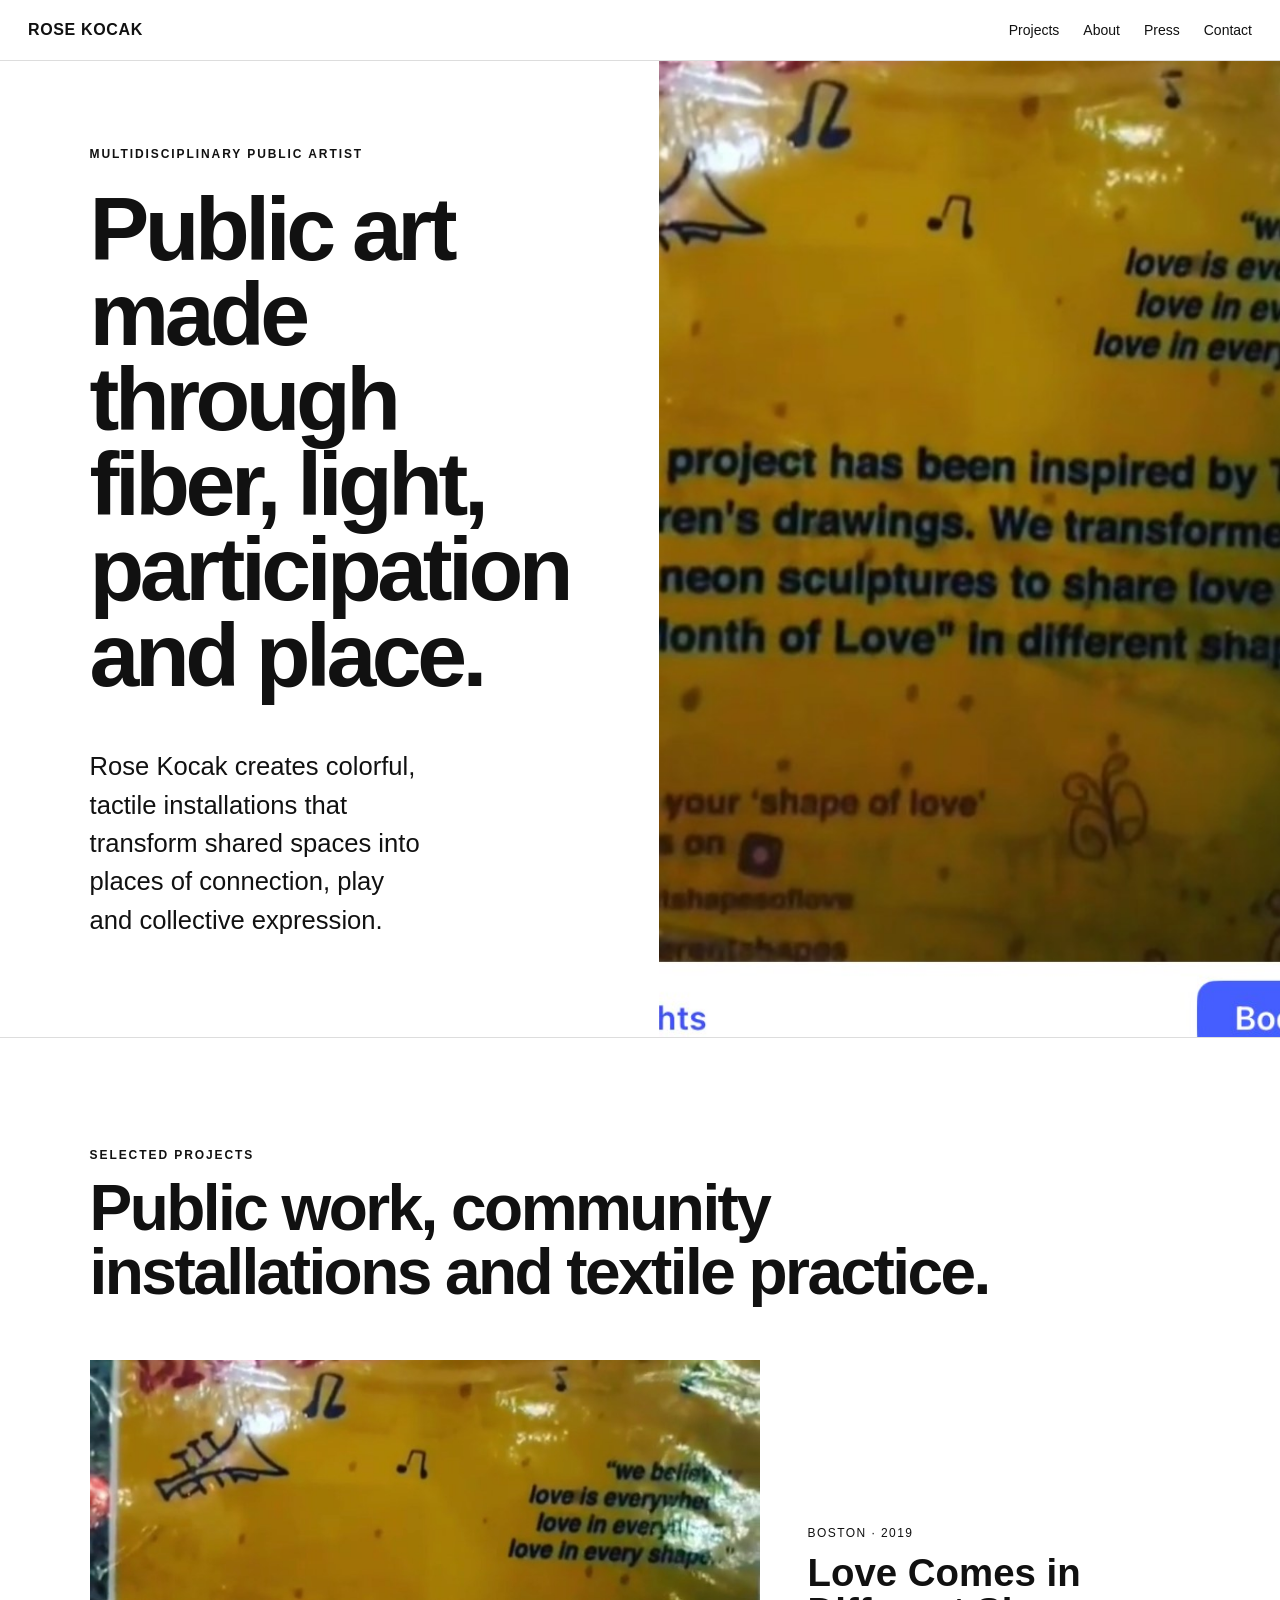
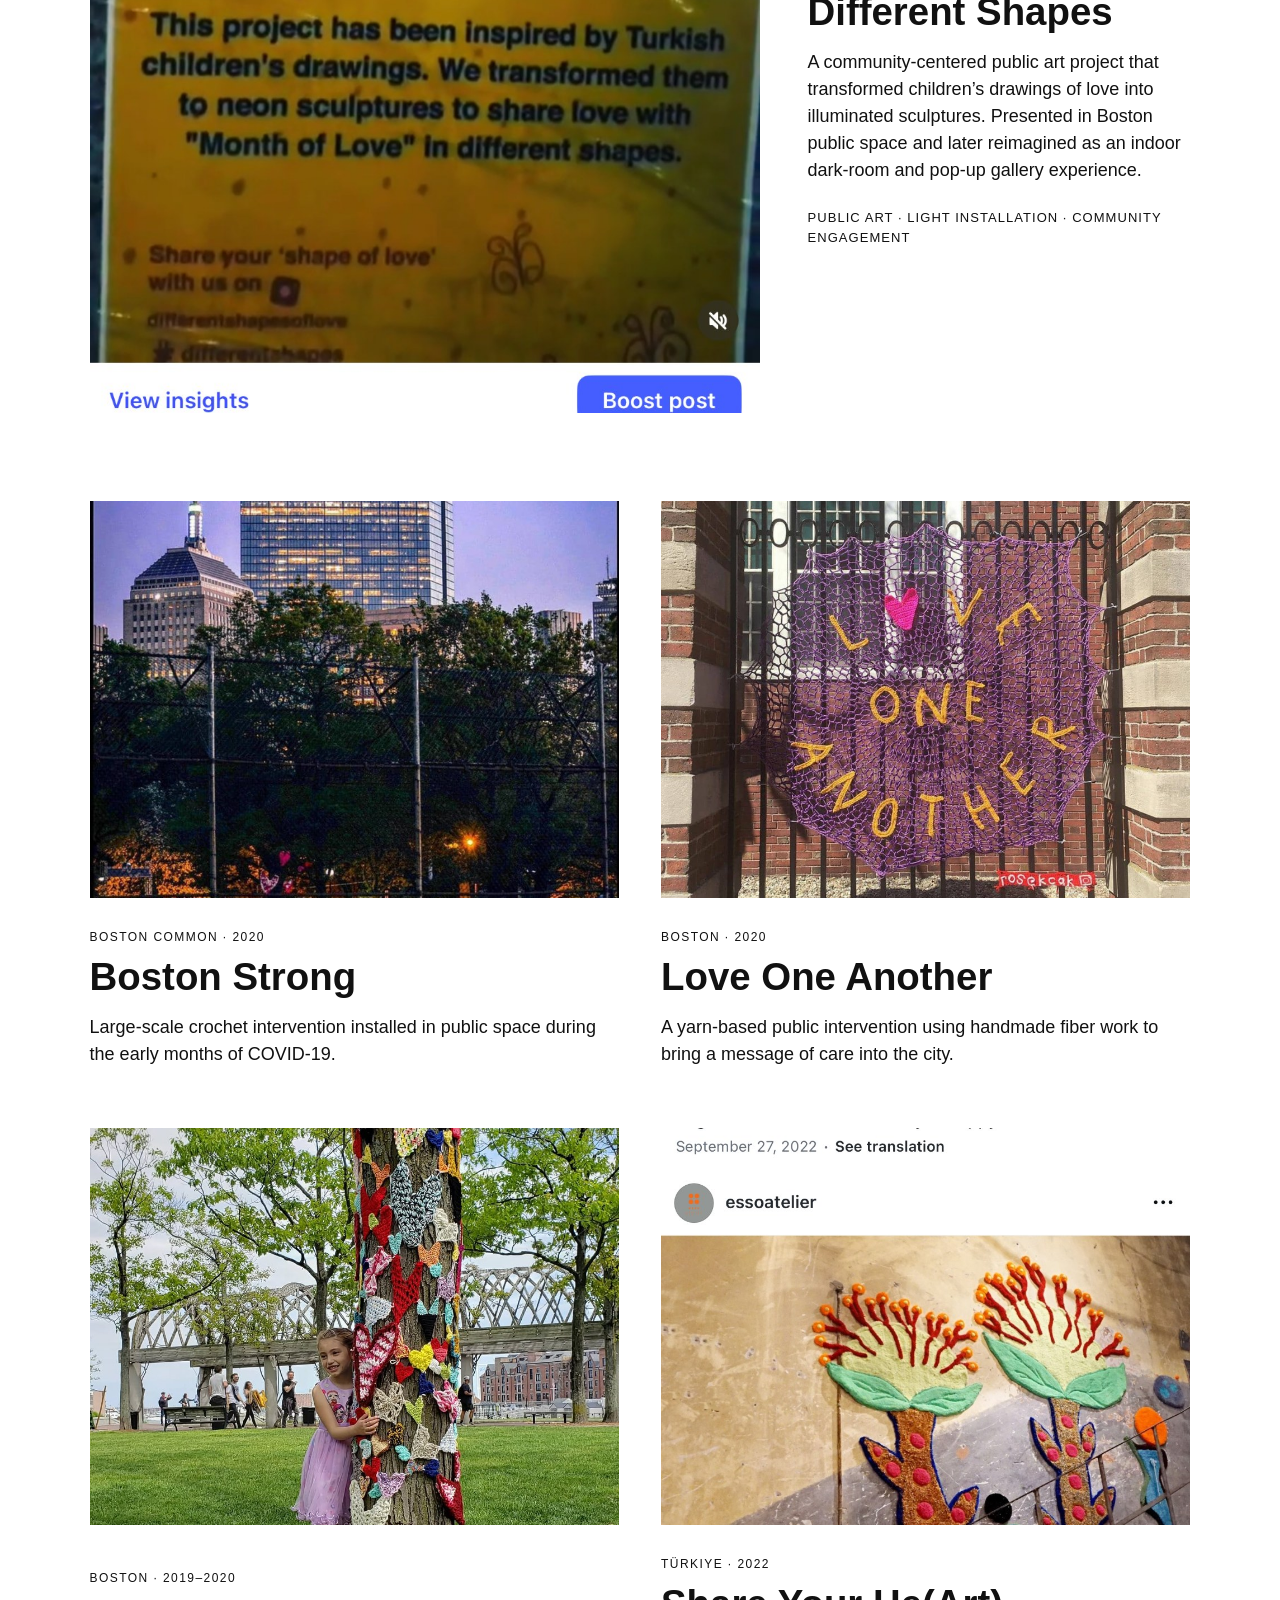
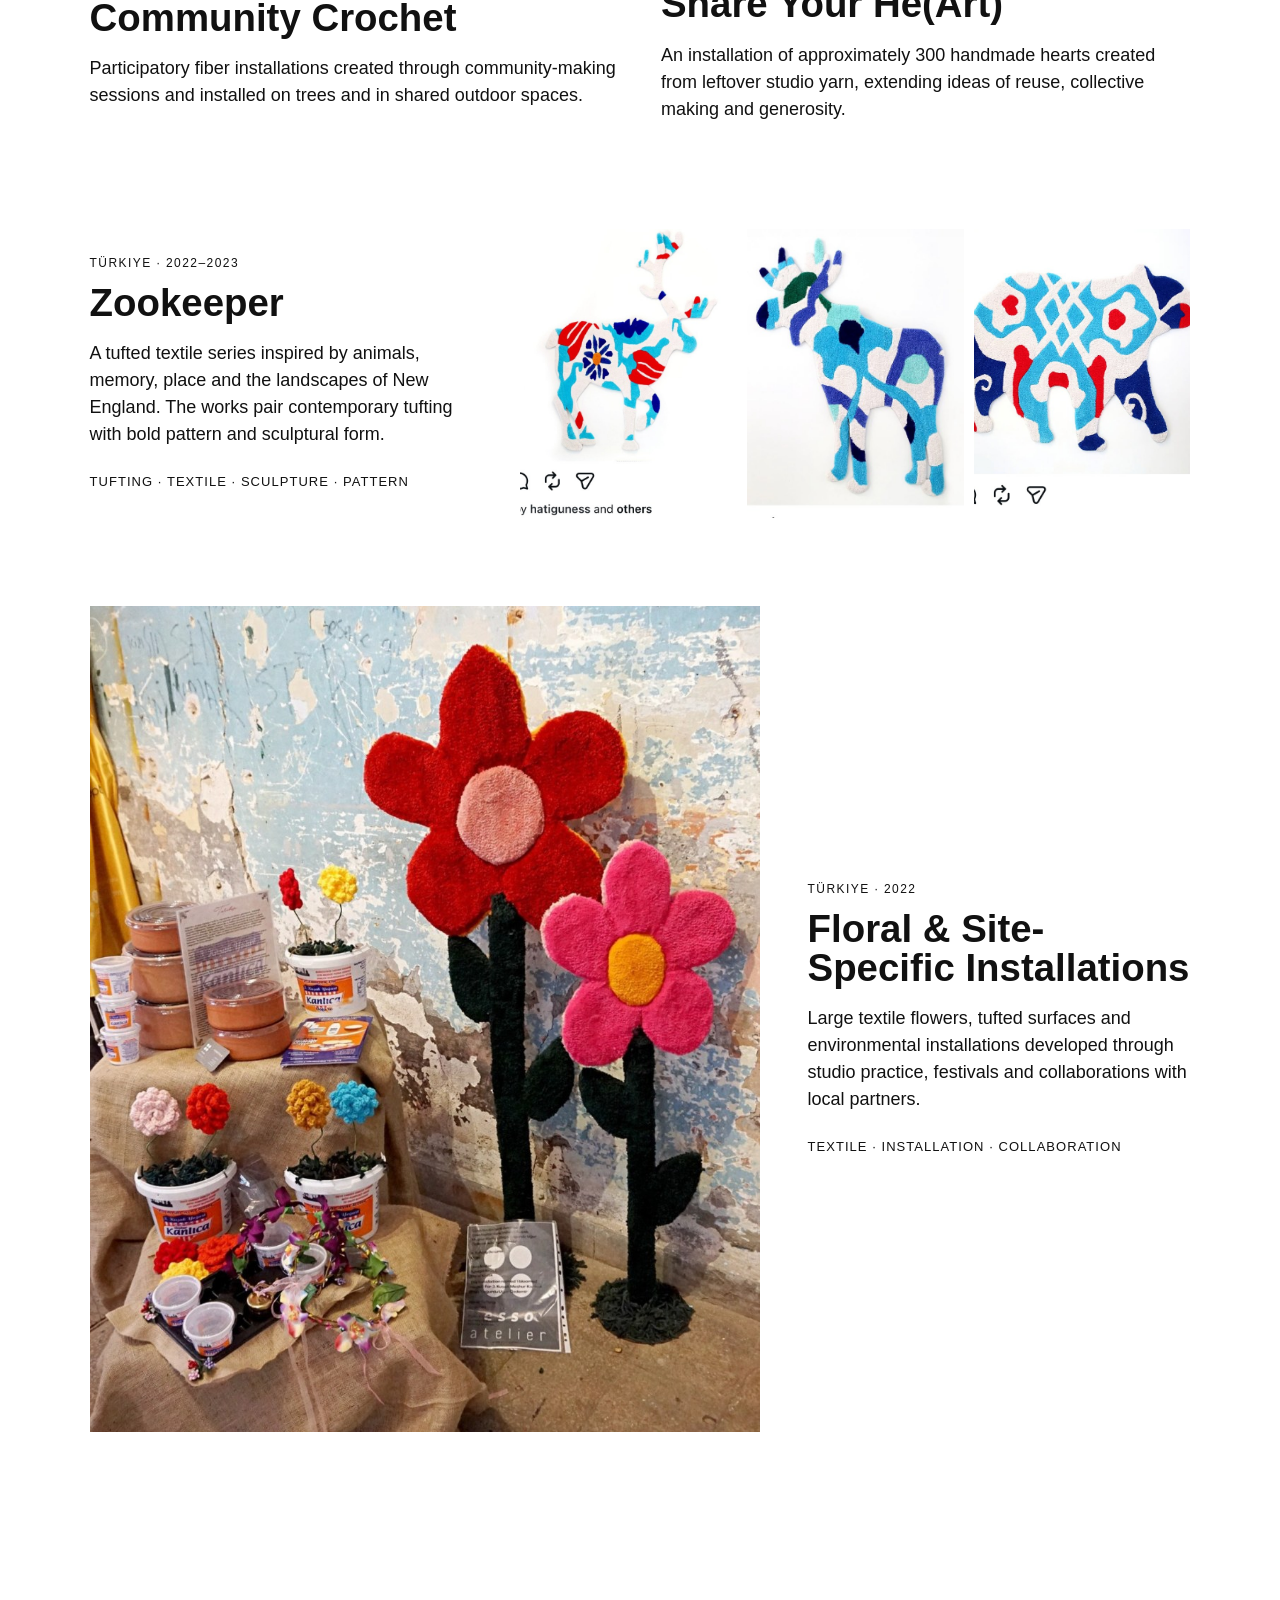
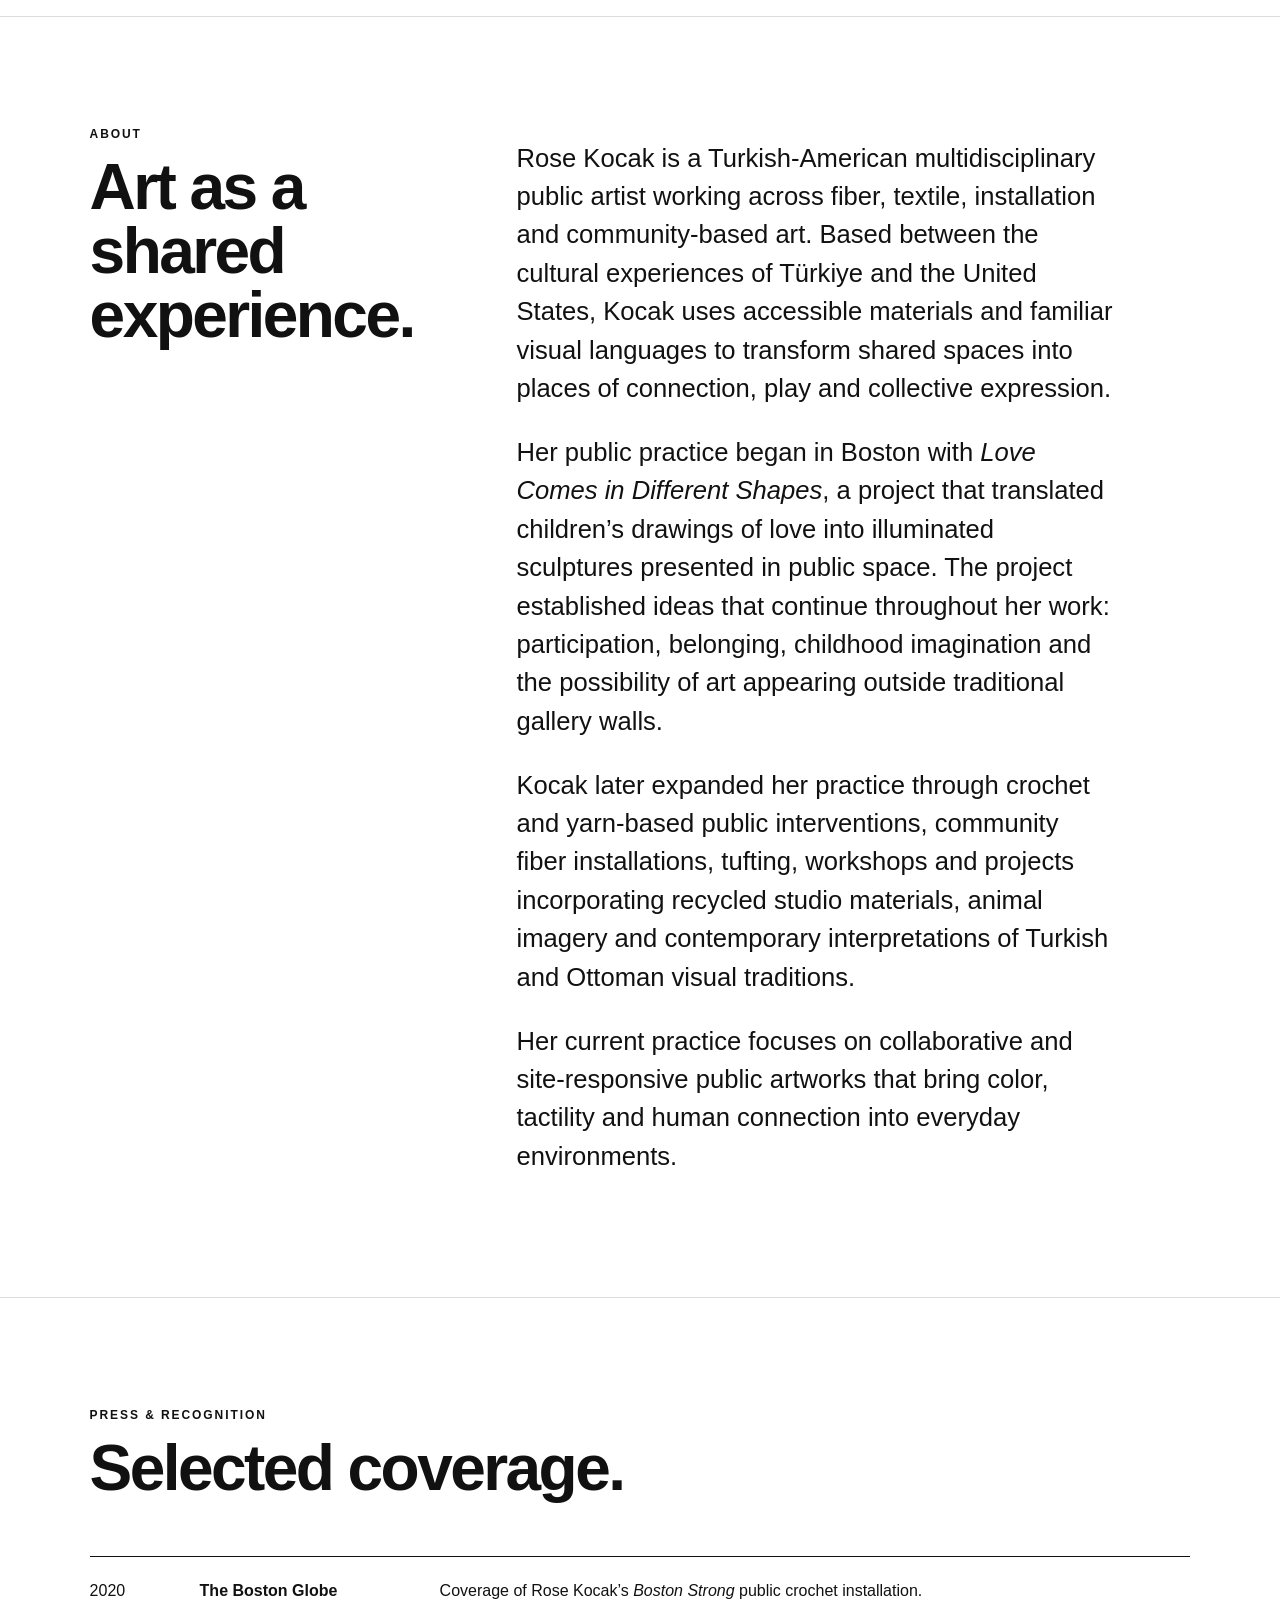
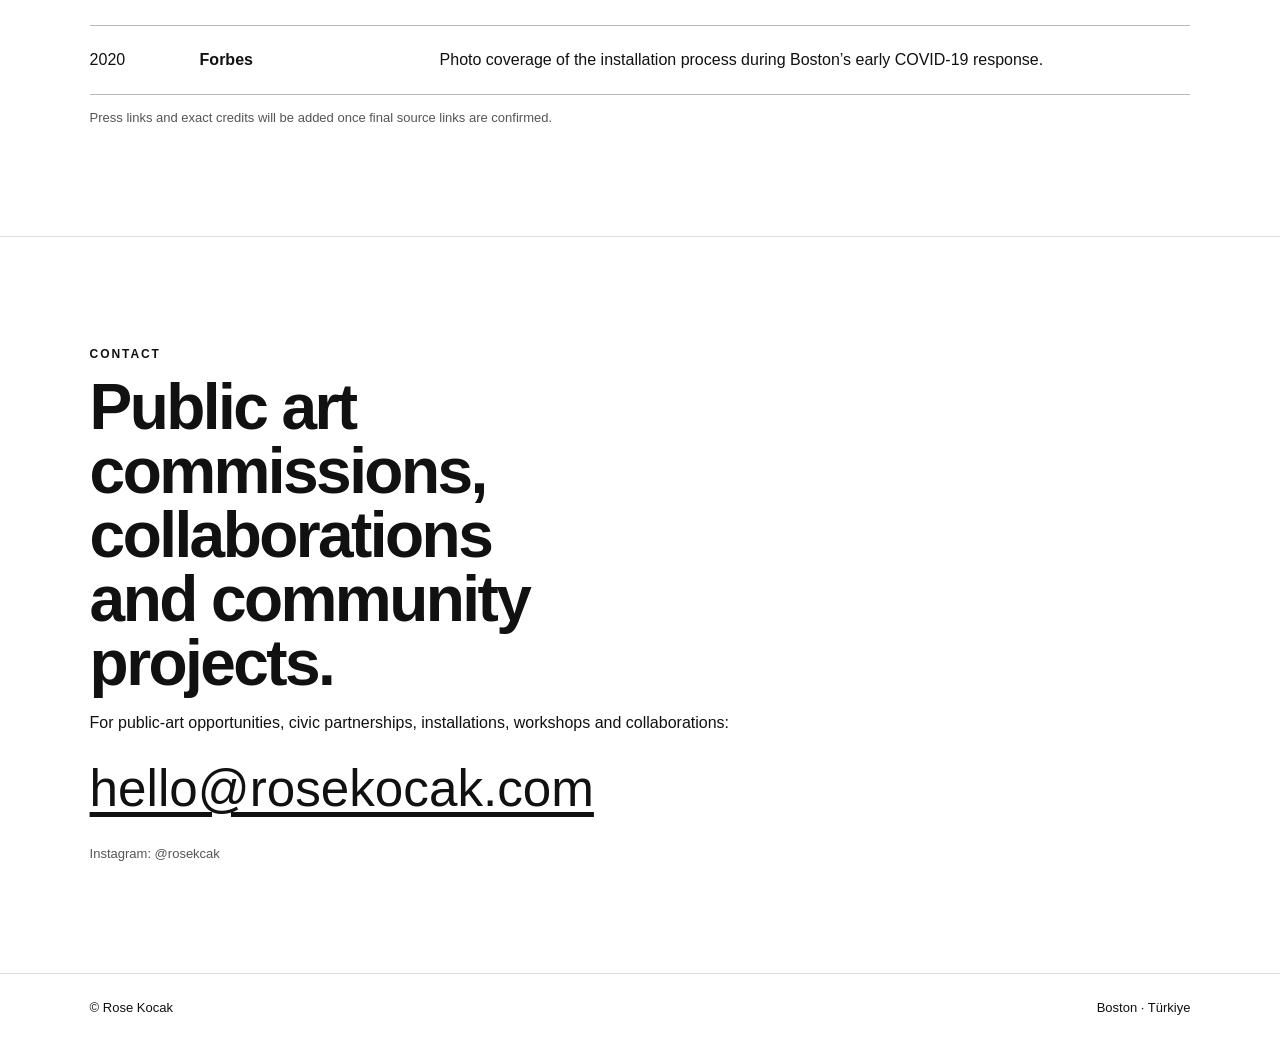
==== index.html @ af967304 "Add files via upload" ====
<!doctype html>
<html lang="en">
<head>
  <meta charset="utf-8">
  <meta name="viewport" content="width=device-width, initial-scale=1">
  <meta name="description" content="Rose Kocak — multidisciplinary public artist working across fiber, textile, installation and community-based art.">
  <title>Rose Kocak — Multidisciplinary Public Artist</title>
  <link rel="stylesheet" href="styles.css">
</head>
<body>
  <header class="site-header">
    <a class="brand" href="#top">ROSE KOCAK</a>
    <nav>
      <a href="#projects">Projects</a>
      <a href="#about">About</a>
      <a href="#press">Press</a>
      <a href="#contact">Contact</a>
    </nav>
  </header>

  <main id="top">
    <section class="hero">
      <div class="hero-copy">
        <p class="eyebrow">Multidisciplinary Public Artist</p>
        <h1>Public art made through fiber, light, participation and place.</h1>
        <p class="lede">Rose Kocak creates colorful, tactile installations that transform shared spaces into places of connection, play and collective expression.</p>
      </div>
      <div class="hero-image">
        <img src="assets/love_shapes.jpg" alt="Love Comes in Different Shapes public light installation in Boston">
      </div>
    </section>

    <section id="projects" class="section">
      <div class="section-heading">
        <p class="eyebrow">Selected Projects</p>
        <h2>Public work, community installations and textile practice.</h2>
      </div>

      <article class="project project-featured">
        <img src="assets/love_shapes.jpg" alt="Love Comes in Different Shapes installation at night">
        <div class="project-copy">
          <p class="meta">Boston · 2019</p>
          <h3>Love Comes in Different Shapes</h3>
          <p>A community-centered public art project that transformed children’s drawings of love into illuminated sculptures. Presented in Boston public space and later reimagined as an indoor dark-room and pop-up gallery experience.</p>
          <p class="tags">Public art · Light installation · Community engagement</p>
        </div>
      </article>

      <div class="project-grid">
        <article class="project-card">
          <img src="assets/boston_strong.jpg" alt="Boston Strong crochet installation on a fence in Boston">
          <div>
            <p class="meta">Boston Common · 2020</p>
            <h3>Boston Strong</h3>
            <p>Large-scale crochet intervention installed in public space during the early months of COVID-19.</p>
          </div>
        </article>

        <article class="project-card">
          <img src="assets/love_one_another.jpg" alt="Love One Another crochet installation">
          <div>
            <p class="meta">Boston · 2020</p>
            <h3>Love One Another</h3>
            <p>A yarn-based public intervention using handmade fiber work to bring a message of care into the city.</p>
          </div>
        </article>

        <article class="project-card">
          <img src="assets/community_tree.jpg" alt="Crocheted hearts and fiber forms wrapped around a tree">
          <div>
            <p class="meta">Boston · 2019–2020</p>
            <h3>Community Crochet</h3>
            <p>Participatory fiber installations created through community-making sessions and installed on trees and in shared outdoor spaces.</p>
          </div>
        </article>

        <article class="project-card">
          <img src="assets/hearts_install.jpg" alt="Large installation of handmade flowers and yarn elements">
          <div>
            <p class="meta">Türkiye · 2022</p>
            <h3>Share Your He(Art)</h3>
            <p>An installation of approximately 300 handmade hearts created from leftover studio yarn, extending ideas of reuse, collective making and generosity.</p>
          </div>
        </article>
      </div>

      <article class="project project-featured reverse">
        <div class="project-copy">
          <p class="meta">Türkiye · 2022–2023</p>
          <h3>Zookeeper</h3>
          <p>A tufted textile series inspired by animals, memory, place and the landscapes of New England. The works pair contemporary tufting with bold pattern and sculptural form.</p>
          <p class="tags">Tufting · Textile · Sculpture · Pattern</p>
        </div>
        <div class="triptych">
          <img src="assets/zookeeper_eagle.jpg" alt="Tufted eagle artwork">
          <img src="assets/zookeeper_moose.jpg" alt="Tufted moose artwork">
          <img src="assets/zookeeper_bear.jpg" alt="Tufted bear artwork">
        </div>
      </article>

      <article class="project project-featured">
        <img src="assets/floral_install.jpg" alt="Large tufted flower installation">
        <div class="project-copy">
          <p class="meta">Türkiye · 2022</p>
          <h3>Floral & Site-Specific Installations</h3>
          <p>Large textile flowers, tufted surfaces and environmental installations developed through studio practice, festivals and collaborations with local partners.</p>
          <p class="tags">Textile · Installation · Collaboration</p>
        </div>
      </article>
    </section>

    <section id="about" class="section about">
      <div>
        <p class="eyebrow">About</p>
        <h2>Art as a shared experience.</h2>
      </div>
      <div class="about-copy">
        <p>Rose Kocak is a Turkish-American multidisciplinary public artist working across fiber, textile, installation and community-based art. Based between the cultural experiences of Türkiye and the United States, Kocak uses accessible materials and familiar visual languages to transform shared spaces into places of connection, play and collective expression.</p>
        <p>Her public practice began in Boston with <em>Love Comes in Different Shapes</em>, a project that translated children’s drawings of love into illuminated sculptures presented in public space. The project established ideas that continue throughout her work: participation, belonging, childhood imagination and the possibility of art appearing outside traditional gallery walls.</p>
        <p>Kocak later expanded her practice through crochet and yarn-based public interventions, community fiber installations, tufting, workshops and projects incorporating recycled studio materials, animal imagery and contemporary interpretations of Turkish and Ottoman visual traditions.</p>
        <p>Her current practice focuses on collaborative and site-responsive public artworks that bring color, tactility and human connection into everyday environments.</p>
      </div>
    </section>

    <section id="press" class="section press">
      <div class="section-heading">
        <p class="eyebrow">Press & Recognition</p>
        <h2>Selected coverage.</h2>
      </div>
      <div class="press-list">
        <div class="press-item">
          <span>2020</span>
          <strong>The Boston Globe</strong>
          <p>Coverage of Rose Kocak’s <em>Boston Strong</em> public crochet installation.</p>
        </div>
        <div class="press-item">
          <span>2020</span>
          <strong>Forbes</strong>
          <p>Photo coverage of the installation process during Boston’s early COVID-19 response.</p>
        </div>
      </div>
      <p class="note">Press links and exact credits will be added once final source links are confirmed.</p>
    </section>

    <section id="contact" class="section contact">
      <p class="eyebrow">Contact</p>
      <h2>Public art commissions, collaborations and community projects.</h2>
      <p>For public-art opportunities, civic partnerships, installations, workshops and collaborations:</p>
      <p><a href="mailto:hello@rosekocak.com">hello@rosekocak.com</a></p>
      <p class="small">Instagram: @rosekcak</p>
    </section>
  </main>

  <footer>
    <span>© <span id="year"></span> Rose Kocak</span>
    <span>Boston · Türkiye</span>
  </footer>

  <script src="script.js"></script>
</body>
</html>
---- styles.css ----
*{box-sizing:border-box}html{scroll-behavior:smooth}body{margin:0;font-family:Arial,Helvetica,sans-serif;color:#111;background:#fff;line-height:1.5}img{display:block;width:100%;height:auto}a{color:inherit;text-decoration:none}.site-header{position:sticky;top:0;z-index:20;display:flex;justify-content:space-between;align-items:center;padding:18px 28px;border-bottom:1px solid #ddd;background:rgba(255,255,255,.96);backdrop-filter:blur(10px)}.brand{font-weight:800;letter-spacing:.04em}.site-header nav{display:flex;gap:24px;font-size:14px}.hero{display:grid;grid-template-columns:1fr 1.25fr;min-height:78vh;border-bottom:1px solid #ddd}.hero-copy{padding:72px 7vw;display:flex;flex-direction:column;justify-content:center}.hero h1{font-size:clamp(48px,7vw,110px);line-height:.95;letter-spacing:-.05em;margin:12px 0 24px;max-width:11ch}.lede{font-size:clamp(18px,2vw,28px);max-width:24ch}.hero-image img{height:100%;object-fit:cover}.eyebrow{text-transform:uppercase;letter-spacing:.16em;font-size:12px;font-weight:700}.section{padding:96px 7vw;border-bottom:1px solid #ddd}.section-heading{max-width:900px;margin-bottom:56px}.section h2{font-size:clamp(36px,5vw,74px);line-height:1;letter-spacing:-.04em;margin:8px 0}.project-featured{display:grid;grid-template-columns:1.4fr .8fr;gap:48px;align-items:center;margin-bottom:88px}.project-featured.reverse{grid-template-columns:.8fr 1.4fr}.project-copy h3,.project-card h3{font-size:clamp(28px,3vw,48px);line-height:1;margin:8px 0 16px}.project-copy p,.project-card p{font-size:18px}.meta{font-size:12px!important;text-transform:uppercase;letter-spacing:.12em}.tags{font-size:13px!important;text-transform:uppercase;letter-spacing:.08em;margin-top:24px}.project-grid{display:grid;grid-template-columns:repeat(2,1fr);gap:42px;margin-bottom:88px}.project-card{display:grid;gap:18px}.project-card img{aspect-ratio:4/3;object-fit:cover}.triptych{display:grid;grid-template-columns:repeat(3,1fr);gap:10px}.triptych img{aspect-ratio:3/4;object-fit:cover}.about{display:grid;grid-template-columns:.7fr 1.3fr;gap:64px}.about-copy{font-size:clamp(20px,2vw,30px);max-width:42ch}.press-list{display:grid;gap:0;border-top:1px solid #111}.press-item{display:grid;grid-template-columns:90px 220px 1fr;gap:20px;padding:22px 0;border-bottom:1px solid #bbb}.press-item p{margin:0}.note,.small{font-size:13px;color:#555}.contact h2{max-width:14ch}.contact a{font-size:clamp(28px,4vw,56px);text-decoration:underline;text-underline-offset:6px}footer{display:flex;justify-content:space-between;padding:24px 7vw;font-size:13px}@media(max-width:800px){.site-header{padding:14px 18px}.site-header nav{gap:12px;font-size:12px}.hero{grid-template-columns:1fr}.hero-copy{padding:64px 7vw}.hero-image{min-height:54vh}.hero-image img{height:54vh}.section{padding:72px 7vw}.project-featured,.project-featured.reverse,.about{grid-template-columns:1fr;gap:28px}.project-grid{grid-template-columns:1fr}.triptych{grid-template-columns:1fr 1fr}.press-item{grid-template-columns:1fr;gap:4px}footer{flex-direction:column;gap:8px}}
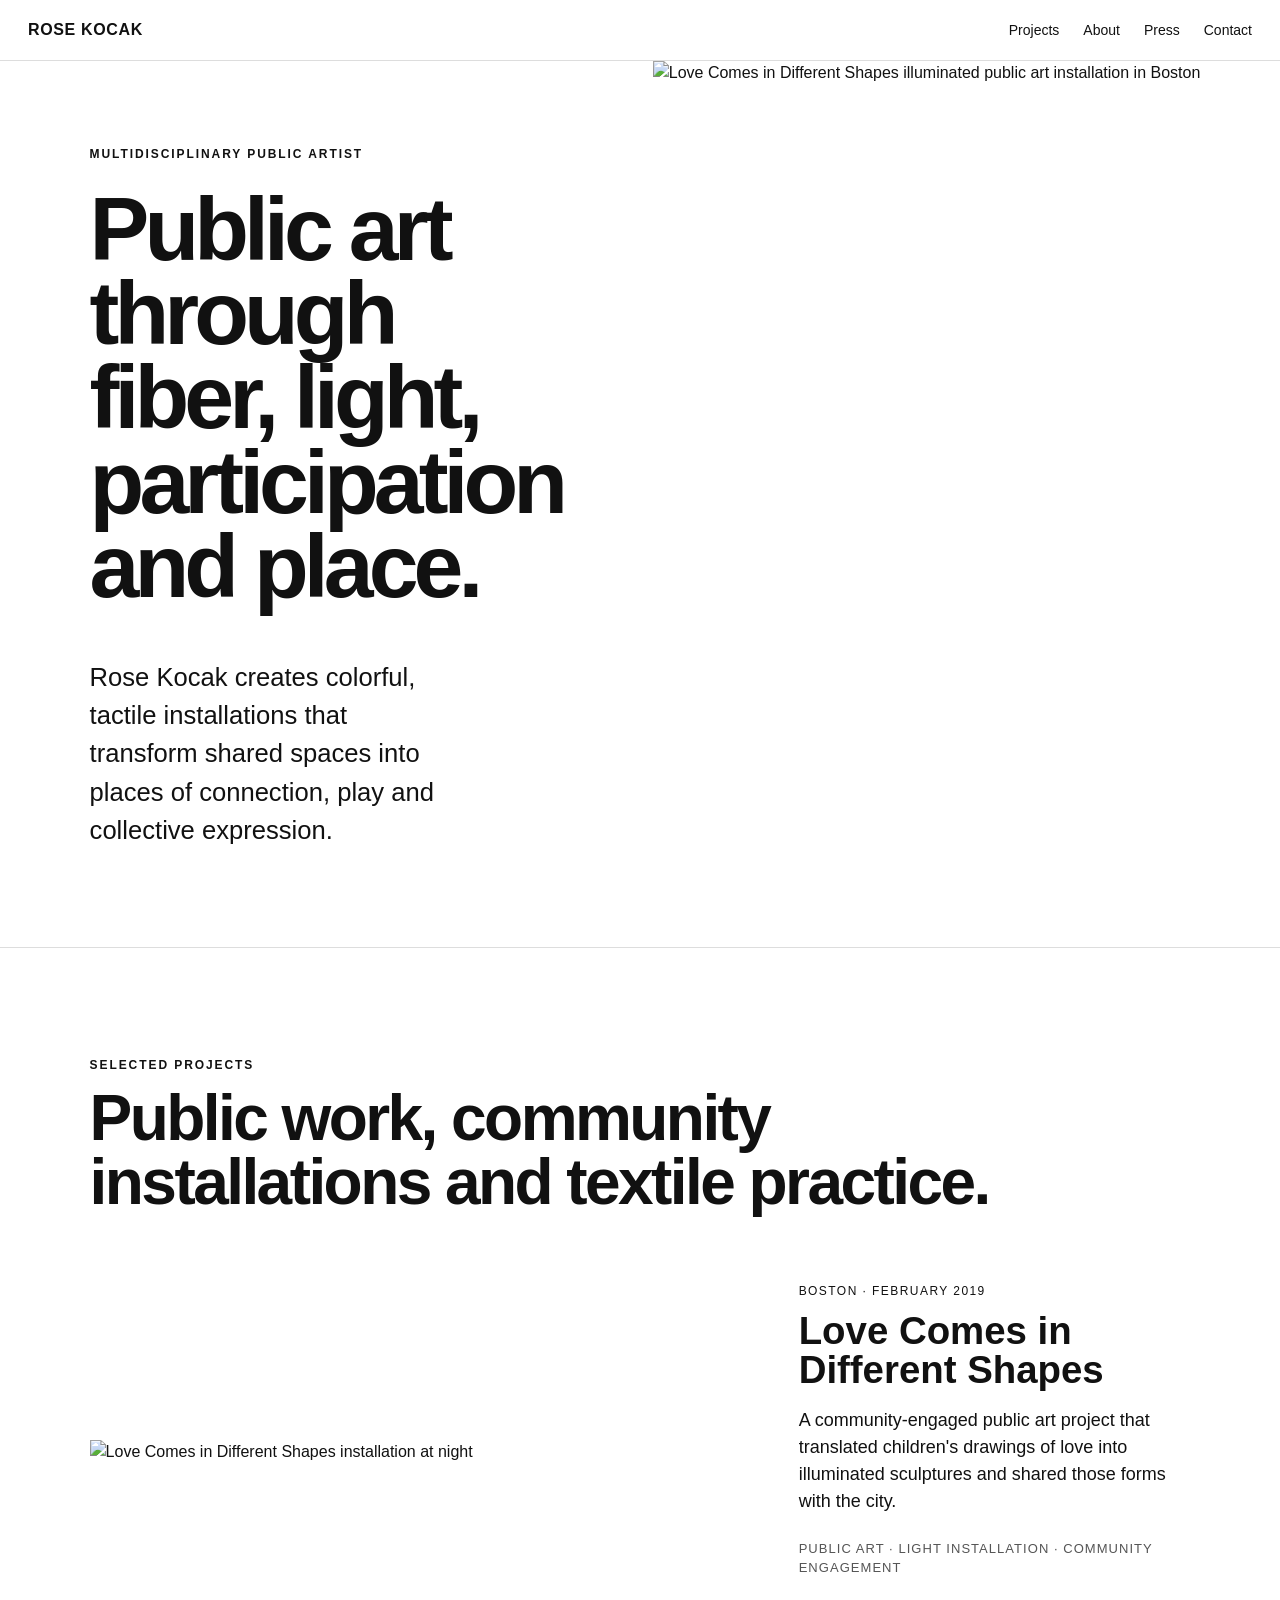
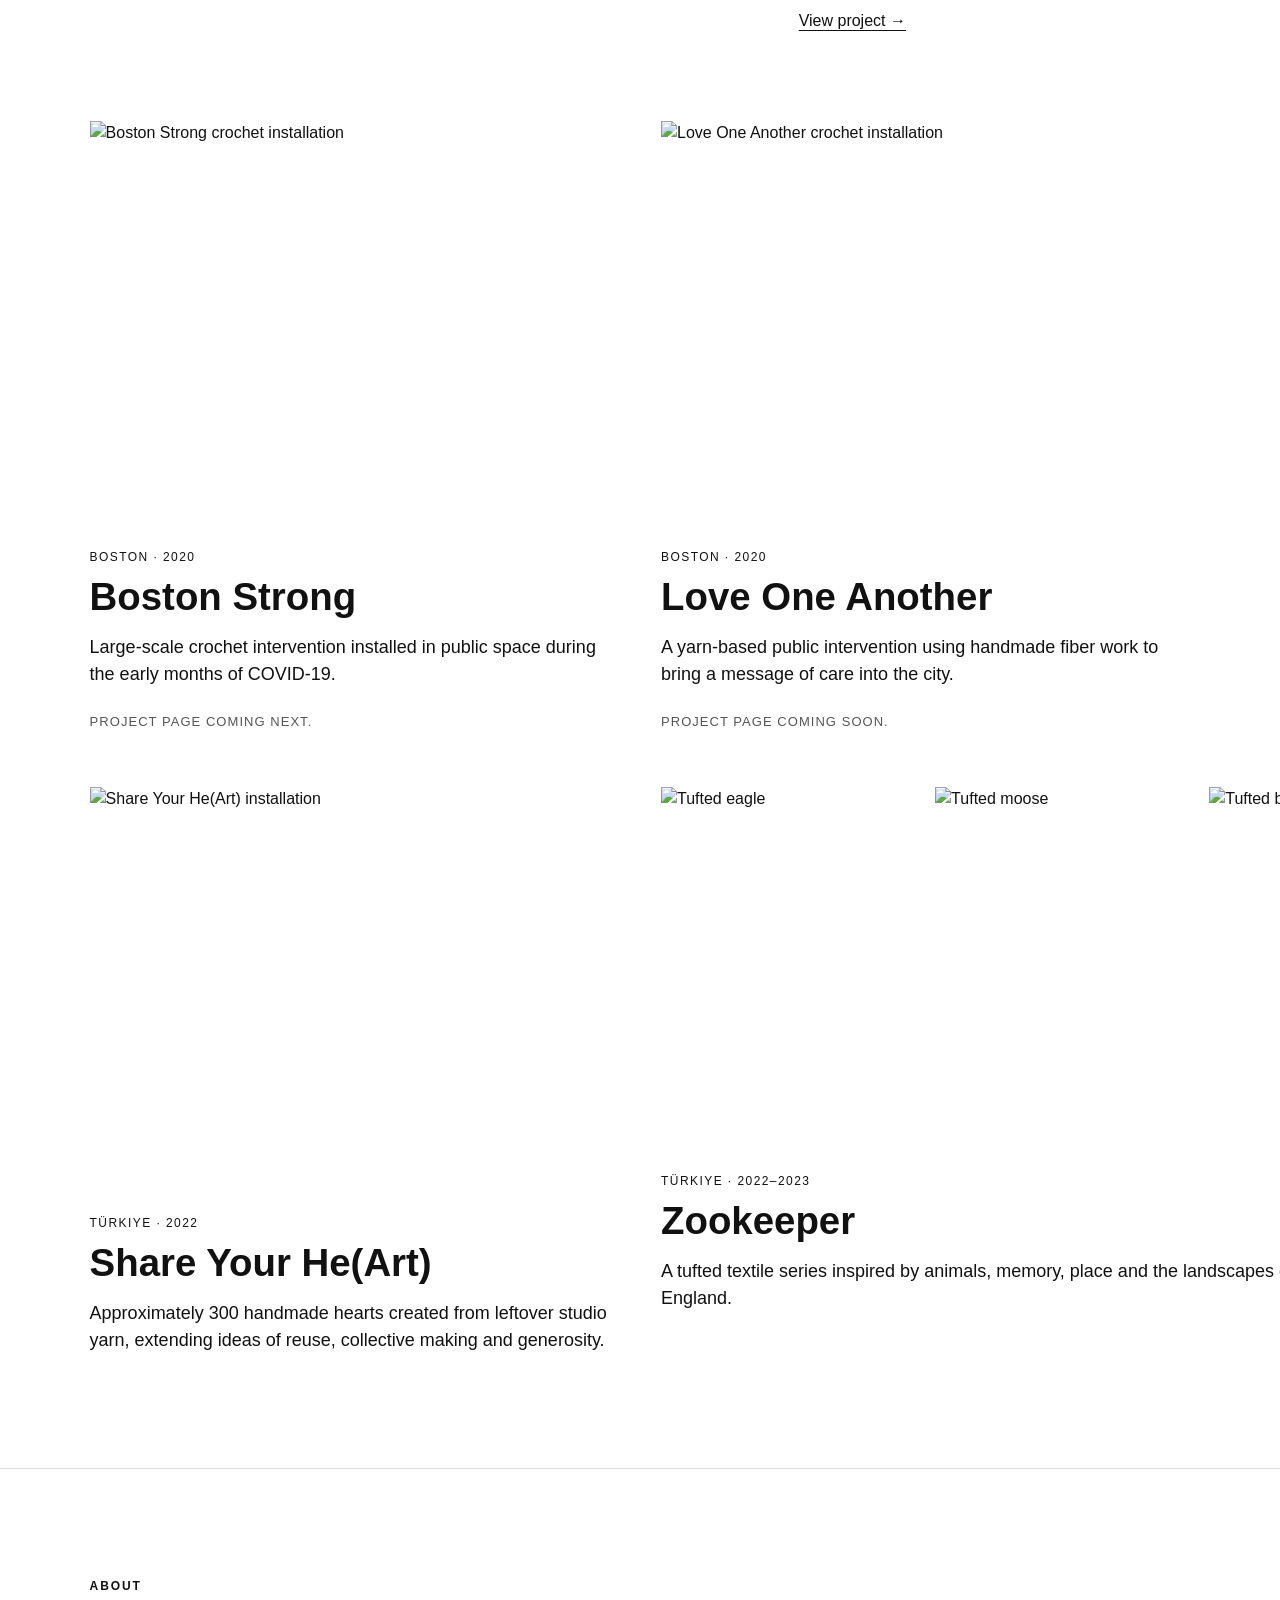
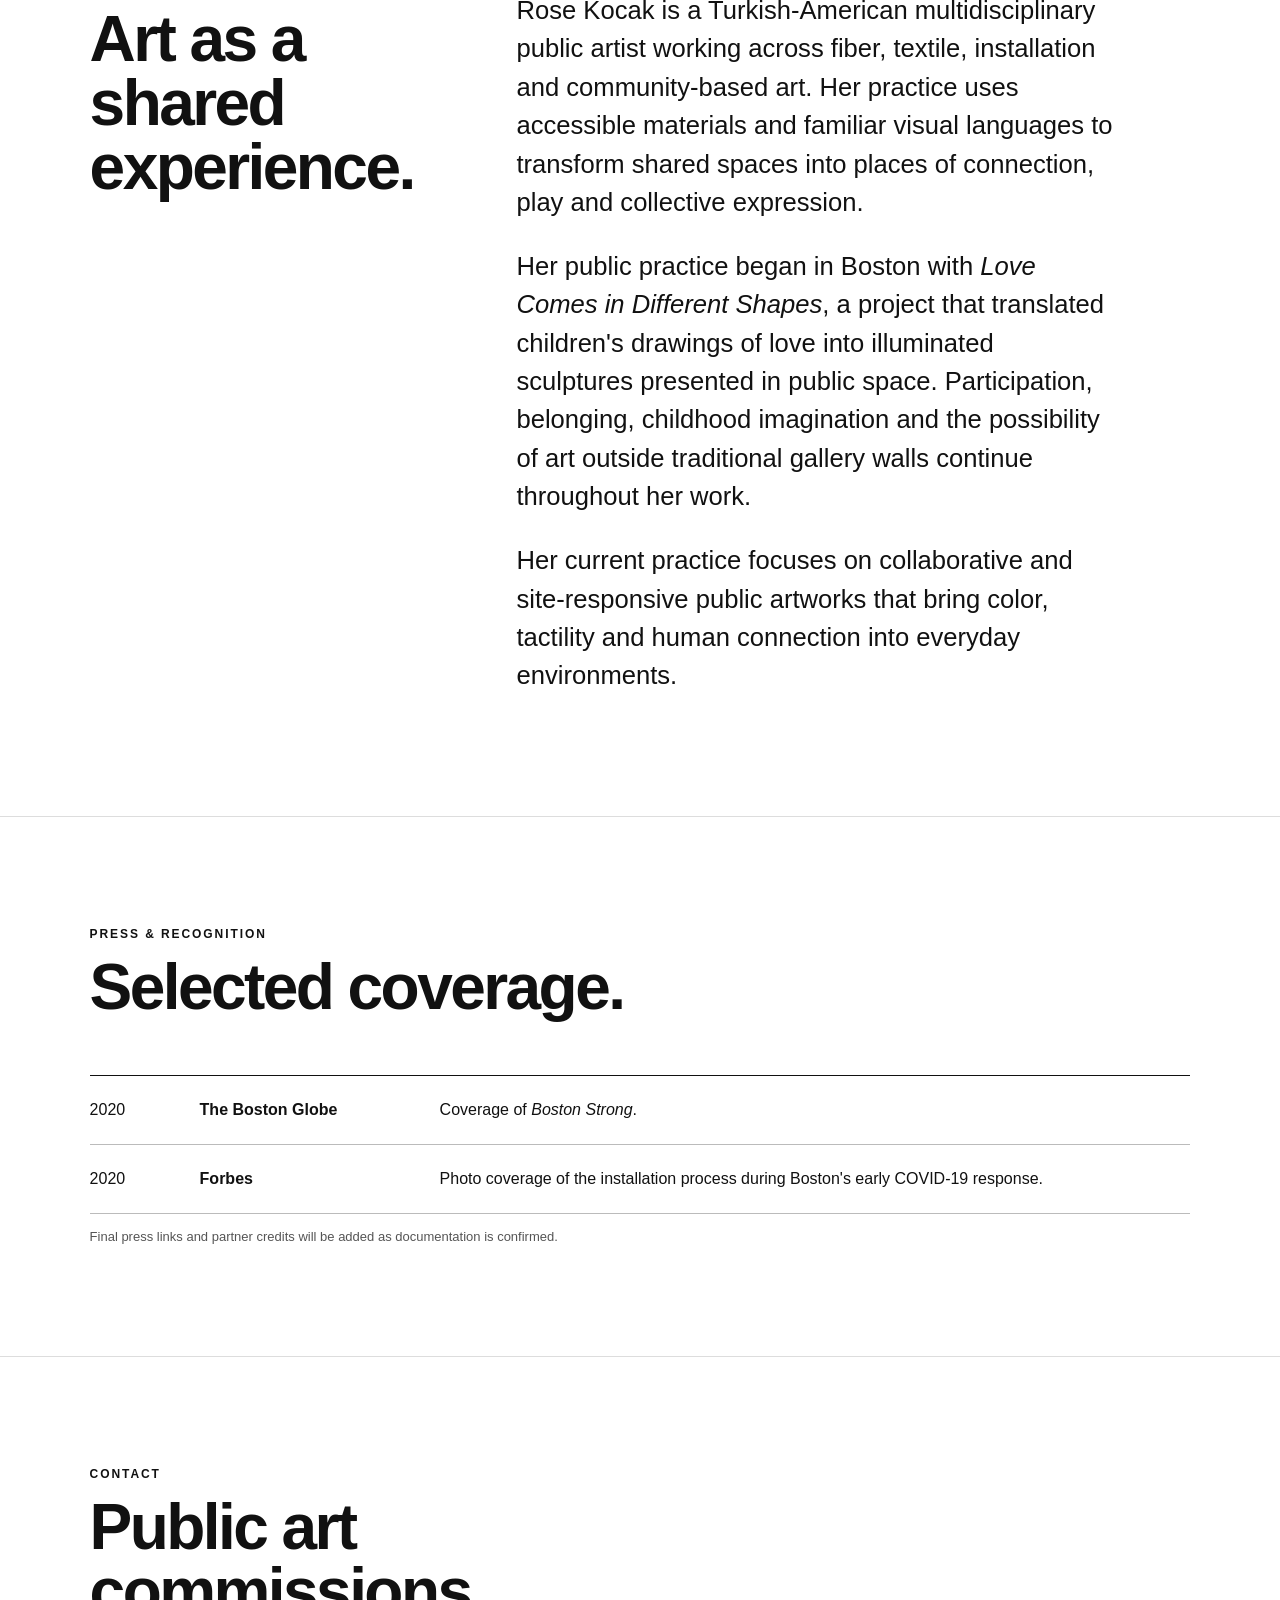
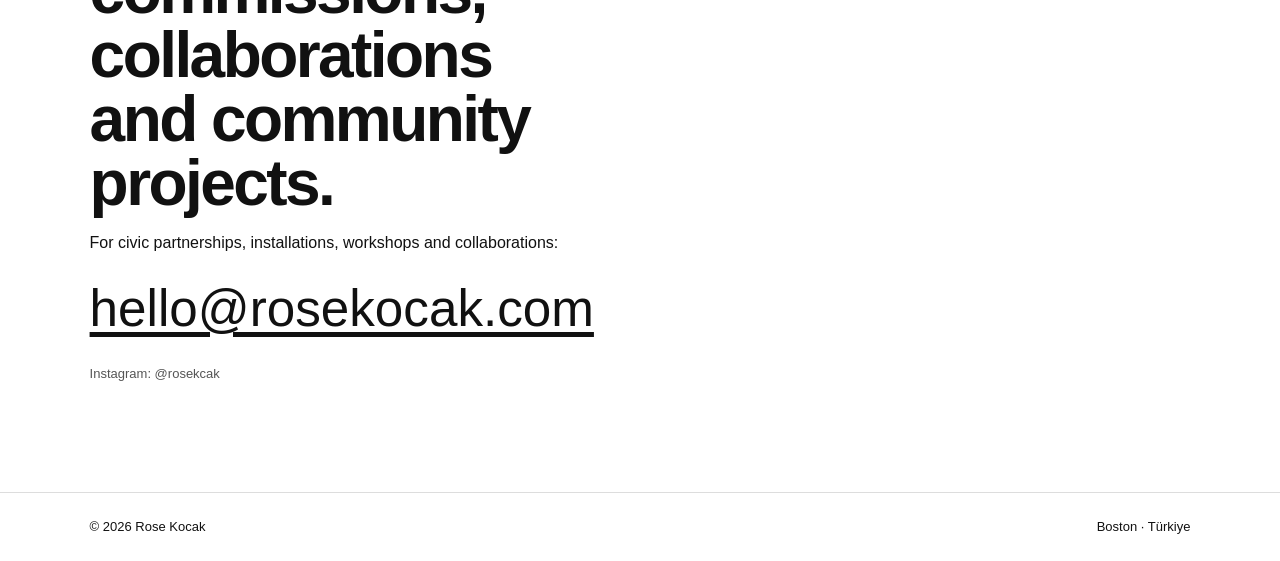
==== commit a32c69c3: "Add files via upload" ====
--- a/index.html
+++ b/index.html
@@ -8,154 +8,60 @@
   <link rel="stylesheet" href="styles.css">
 </head>
 <body>
-  <header class="site-header">
-    <a class="brand" href="#top">ROSE KOCAK</a>
-    <nav>
-      <a href="#projects">Projects</a>
-      <a href="#about">About</a>
-      <a href="#press">Press</a>
-      <a href="#contact">Contact</a>
-    </nav>
-  </header>
+<header class="site-header">
+  <a class="brand" href="index.html">ROSE KOCAK</a>
+  <nav><a href="#projects">Projects</a><a href="#about">About</a><a href="#press">Press</a><a href="#contact">Contact</a></nav>
+</header>
+<main>
+  <section class="hero">
+    <div class="hero-copy">
+      <p class="eyebrow">Multidisciplinary Public Artist</p>
+      <h1>Public art through fiber, light, participation and place.</h1>
+      <p class="lede">Rose Kocak creates colorful, tactile installations that transform shared spaces into places of connection, play and collective expression.</p>
+    </div>
+    <a class="hero-image" href="love-comes-in-different-shapes.html"><img src="assets/love-wide-night.jpeg" alt="Love Comes in Different Shapes illuminated public art installation in Boston"></a>
+  </section>
 
-  <main id="top">
-    <section class="hero">
-      <div class="hero-copy">
-        <p class="eyebrow">Multidisciplinary Public Artist</p>
-        <h1>Public art made through fiber, light, participation and place.</h1>
-        <p class="lede">Rose Kocak creates colorful, tactile installations that transform shared spaces into places of connection, play and collective expression.</p>
+  <section id="projects" class="section">
+    <div class="section-heading"><p class="eyebrow">Selected Projects</p><h2>Public work, community installations and textile practice.</h2></div>
+
+    <article class="project project-featured">
+      <a href="love-comes-in-different-shapes.html"><img src="assets/love-wide-night.jpeg" alt="Love Comes in Different Shapes installation at night"></a>
+      <div class="project-copy">
+        <p class="meta">Boston · February 2019</p>
+        <h3><a href="love-comes-in-different-shapes.html">Love Comes in Different Shapes</a></h3>
+        <p>A community-engaged public art project that translated children's drawings of love into illuminated sculptures and shared those forms with the city.</p>
+        <p class="tags">Public art · Light installation · Community engagement</p>
+        <a class="text-link" href="love-comes-in-different-shapes.html">View project →</a>
       </div>
-      <div class="hero-image">
-        <img src="assets/love_shapes.jpg" alt="Love Comes in Different Shapes public light installation in Boston">
-      </div>
-    </section>
+    </article>
 
-    <section id="projects" class="section">
-      <div class="section-heading">
-        <p class="eyebrow">Selected Projects</p>
-        <h2>Public work, community installations and textile practice.</h2>
-      </div>
+    <div class="project-grid">
+      <article class="project-card"><img src="assets/boston-strong.png" alt="Boston Strong crochet installation"><div><p class="meta">Boston · 2020</p><h3>Boston Strong</h3><p>Large-scale crochet intervention installed in public space during the early months of COVID-19.</p><p class="status">Project page coming next.</p></div></article>
+      <article class="project-card"><img src="assets/love-one-another.png" alt="Love One Another crochet installation"><div><p class="meta">Boston · 2020</p><h3>Love One Another</h3><p>A yarn-based public intervention using handmade fiber work to bring a message of care into the city.</p><p class="status">Project page coming soon.</p></div></article>
+      <article class="project-card"><img src="assets/share-your-heart.png" alt="Share Your He(Art) installation"><div><p class="meta">Türkiye · 2022</p><h3>Share Your He(Art)</h3><p>Approximately 300 handmade hearts created from leftover studio yarn, extending ideas of reuse, collective making and generosity.</p></div></article>
+      <article class="project-card"><div class="triptych"><img src="assets/zookeeper-eagle.png" alt="Tufted eagle"><img src="assets/zookeeper-moose.png" alt="Tufted moose"><img src="assets/zookeeper-bear.png" alt="Tufted bear"></div><div><p class="meta">Türkiye · 2022–2023</p><h3>Zookeeper</h3><p>A tufted textile series inspired by animals, memory, place and the landscapes of New England.</p></div></article>
+    </div>
+  </section>
 
-      <article class="project project-featured">
-        <img src="assets/love_shapes.jpg" alt="Love Comes in Different Shapes installation at night">
-        <div class="project-copy">
-          <p class="meta">Boston · 2019</p>
-          <h3>Love Comes in Different Shapes</h3>
-          <p>A community-centered public art project that transformed children’s drawings of love into illuminated sculptures. Presented in Boston public space and later reimagined as an indoor dark-room and pop-up gallery experience.</p>
-          <p class="tags">Public art · Light installation · Community engagement</p>
-        </div>
-      </article>
+  <section id="about" class="section about">
+    <div><p class="eyebrow">About</p><h2>Art as a shared experience.</h2></div>
+    <div class="about-copy">
+      <p>Rose Kocak is a Turkish-American multidisciplinary public artist working across fiber, textile, installation and community-based art. Her practice uses accessible materials and familiar visual languages to transform shared spaces into places of connection, play and collective expression.</p>
+      <p>Her public practice began in Boston with <em>Love Comes in Different Shapes</em>, a project that translated children's drawings of love into illuminated sculptures presented in public space. Participation, belonging, childhood imagination and the possibility of art outside traditional gallery walls continue throughout her work.</p>
+      <p>Her current practice focuses on collaborative and site-responsive public artworks that bring color, tactility and human connection into everyday environments.</p>
+    </div>
+  </section>
 
-      <div class="project-grid">
-        <article class="project-card">
-          <img src="assets/boston_strong.jpg" alt="Boston Strong crochet installation on a fence in Boston">
-          <div>
-            <p class="meta">Boston Common · 2020</p>
-            <h3>Boston Strong</h3>
-            <p>Large-scale crochet intervention installed in public space during the early months of COVID-19.</p>
-          </div>
-        </article>
+  <section id="press" class="section press">
+    <div class="section-heading"><p class="eyebrow">Press & Recognition</p><h2>Selected coverage.</h2></div>
+    <div class="press-list"><div class="press-item"><span>2020</span><strong>The Boston Globe</strong><p>Coverage of <em>Boston Strong</em>.</p></div><div class="press-item"><span>2020</span><strong>Forbes</strong><p>Photo coverage of the installation process during Boston's early COVID-19 response.</p></div></div>
+    <p class="note">Final press links and partner credits will be added as documentation is confirmed.</p>
+  </section>
 
-        <article class="project-card">
-          <img src="assets/love_one_another.jpg" alt="Love One Another crochet installation">
-          <div>
-            <p class="meta">Boston · 2020</p>
-            <h3>Love One Another</h3>
-            <p>A yarn-based public intervention using handmade fiber work to bring a message of care into the city.</p>
-          </div>
-        </article>
-
-        <article class="project-card">
-          <img src="assets/community_tree.jpg" alt="Crocheted hearts and fiber forms wrapped around a tree">
-          <div>
-            <p class="meta">Boston · 2019–2020</p>
-            <h3>Community Crochet</h3>
-            <p>Participatory fiber installations created through community-making sessions and installed on trees and in shared outdoor spaces.</p>
-          </div>
-        </article>
-
-        <article class="project-card">
-          <img src="assets/hearts_install.jpg" alt="Large installation of handmade flowers and yarn elements">
-          <div>
-            <p class="meta">Türkiye · 2022</p>
-            <h3>Share Your He(Art)</h3>
-            <p>An installation of approximately 300 handmade hearts created from leftover studio yarn, extending ideas of reuse, collective making and generosity.</p>
-          </div>
-        </article>
-      </div>
-
-      <article class="project project-featured reverse">
-        <div class="project-copy">
-          <p class="meta">Türkiye · 2022–2023</p>
-          <h3>Zookeeper</h3>
-          <p>A tufted textile series inspired by animals, memory, place and the landscapes of New England. The works pair contemporary tufting with bold pattern and sculptural form.</p>
-          <p class="tags">Tufting · Textile · Sculpture · Pattern</p>
-        </div>
-        <div class="triptych">
-          <img src="assets/zookeeper_eagle.jpg" alt="Tufted eagle artwork">
-          <img src="assets/zookeeper_moose.jpg" alt="Tufted moose artwork">
-          <img src="assets/zookeeper_bear.jpg" alt="Tufted bear artwork">
-        </div>
-      </article>
-
-      <article class="project project-featured">
-        <img src="assets/floral_install.jpg" alt="Large tufted flower installation">
-        <div class="project-copy">
-          <p class="meta">Türkiye · 2022</p>
-          <h3>Floral & Site-Specific Installations</h3>
-          <p>Large textile flowers, tufted surfaces and environmental installations developed through studio practice, festivals and collaborations with local partners.</p>
-          <p class="tags">Textile · Installation · Collaboration</p>
-        </div>
-      </article>
-    </section>
-
-    <section id="about" class="section about">
-      <div>
-        <p class="eyebrow">About</p>
-        <h2>Art as a shared experience.</h2>
-      </div>
-      <div class="about-copy">
-        <p>Rose Kocak is a Turkish-American multidisciplinary public artist working across fiber, textile, installation and community-based art. Based between the cultural experiences of Türkiye and the United States, Kocak uses accessible materials and familiar visual languages to transform shared spaces into places of connection, play and collective expression.</p>
-        <p>Her public practice began in Boston with <em>Love Comes in Different Shapes</em>, a project that translated children’s drawings of love into illuminated sculptures presented in public space. The project established ideas that continue throughout her work: participation, belonging, childhood imagination and the possibility of art appearing outside traditional gallery walls.</p>
-        <p>Kocak later expanded her practice through crochet and yarn-based public interventions, community fiber installations, tufting, workshops and projects incorporating recycled studio materials, animal imagery and contemporary interpretations of Turkish and Ottoman visual traditions.</p>
-        <p>Her current practice focuses on collaborative and site-responsive public artworks that bring color, tactility and human connection into everyday environments.</p>
-      </div>
-    </section>
-
-    <section id="press" class="section press">
-      <div class="section-heading">
-        <p class="eyebrow">Press & Recognition</p>
-        <h2>Selected coverage.</h2>
-      </div>
-      <div class="press-list">
-        <div class="press-item">
-          <span>2020</span>
-          <strong>The Boston Globe</strong>
-          <p>Coverage of Rose Kocak’s <em>Boston Strong</em> public crochet installation.</p>
-        </div>
-        <div class="press-item">
-          <span>2020</span>
-          <strong>Forbes</strong>
-          <p>Photo coverage of the installation process during Boston’s early COVID-19 response.</p>
-        </div>
-      </div>
-      <p class="note">Press links and exact credits will be added once final source links are confirmed.</p>
-    </section>
-
-    <section id="contact" class="section contact">
-      <p class="eyebrow">Contact</p>
-      <h2>Public art commissions, collaborations and community projects.</h2>
-      <p>For public-art opportunities, civic partnerships, installations, workshops and collaborations:</p>
-      <p><a href="mailto:hello@rosekocak.com">hello@rosekocak.com</a></p>
-      <p class="small">Instagram: @rosekcak</p>
-    </section>
-  </main>
-
-  <footer>
-    <span>© <span id="year"></span> Rose Kocak</span>
-    <span>Boston · Türkiye</span>
-  </footer>
-
-  <script src="script.js"></script>
+  <section id="contact" class="section contact"><p class="eyebrow">Contact</p><h2>Public art commissions, collaborations and community projects.</h2><p>For civic partnerships, installations, workshops and collaborations:</p><p><a href="mailto:hello@rosekocak.com">hello@rosekocak.com</a></p><p class="small">Instagram: @rosekcak</p></section>
+</main>
+<footer><span>© <span id="year"></span> Rose Kocak</span><span>Boston · Türkiye</span></footer>
+<script src="script.js"></script>
 </body>
 </html>
--- a/styles.css
+++ b/styles.css
@@ -1 +1,3 @@
-*{box-sizing:border-box}html{scroll-behavior:smooth}body{margin:0;font-family:Arial,Helvetica,sans-serif;color:#111;background:#fff;line-height:1.5}img{display:block;width:100%;height:auto}a{color:inherit;text-decoration:none}.site-header{position:sticky;top:0;z-index:20;display:flex;justify-content:space-between;align-items:center;padding:18px 28px;border-bottom:1px solid #ddd;background:rgba(255,255,255,.96);backdrop-filter:blur(10px)}.brand{font-weight:800;letter-spacing:.04em}.site-header nav{display:flex;gap:24px;font-size:14px}.hero{display:grid;grid-template-columns:1fr 1.25fr;min-height:78vh;border-bottom:1px solid #ddd}.hero-copy{padding:72px 7vw;display:flex;flex-direction:column;justify-content:center}.hero h1{font-size:clamp(48px,7vw,110px);line-height:.95;letter-spacing:-.05em;margin:12px 0 24px;max-width:11ch}.lede{font-size:clamp(18px,2vw,28px);max-width:24ch}.hero-image img{height:100%;object-fit:cover}.eyebrow{text-transform:uppercase;letter-spacing:.16em;font-size:12px;font-weight:700}.section{padding:96px 7vw;border-bottom:1px solid #ddd}.section-heading{max-width:900px;margin-bottom:56px}.section h2{font-size:clamp(36px,5vw,74px);line-height:1;letter-spacing:-.04em;margin:8px 0}.project-featured{display:grid;grid-template-columns:1.4fr .8fr;gap:48px;align-items:center;margin-bottom:88px}.project-featured.reverse{grid-template-columns:.8fr 1.4fr}.project-copy h3,.project-card h3{font-size:clamp(28px,3vw,48px);line-height:1;margin:8px 0 16px}.project-copy p,.project-card p{font-size:18px}.meta{font-size:12px!important;text-transform:uppercase;letter-spacing:.12em}.tags{font-size:13px!important;text-transform:uppercase;letter-spacing:.08em;margin-top:24px}.project-grid{display:grid;grid-template-columns:repeat(2,1fr);gap:42px;margin-bottom:88px}.project-card{display:grid;gap:18px}.project-card img{aspect-ratio:4/3;object-fit:cover}.triptych{display:grid;grid-template-columns:repeat(3,1fr);gap:10px}.triptych img{aspect-ratio:3/4;object-fit:cover}.about{display:grid;grid-template-columns:.7fr 1.3fr;gap:64px}.about-copy{font-size:clamp(20px,2vw,30px);max-width:42ch}.press-list{display:grid;gap:0;border-top:1px solid #111}.press-item{display:grid;grid-template-columns:90px 220px 1fr;gap:20px;padding:22px 0;border-bottom:1px solid #bbb}.press-item p{margin:0}.note,.small{font-size:13px;color:#555}.contact h2{max-width:14ch}.contact a{font-size:clamp(28px,4vw,56px);text-decoration:underline;text-underline-offset:6px}footer{display:flex;justify-content:space-between;padding:24px 7vw;font-size:13px}@media(max-width:800px){.site-header{padding:14px 18px}.site-header nav{gap:12px;font-size:12px}.hero{grid-template-columns:1fr}.hero-copy{padding:64px 7vw}.hero-image{min-height:54vh}.hero-image img{height:54vh}.section{padding:72px 7vw}.project-featured,.project-featured.reverse,.about{grid-template-columns:1fr;gap:28px}.project-grid{grid-template-columns:1fr}.triptych{grid-template-columns:1fr 1fr}.press-item{grid-template-columns:1fr;gap:4px}footer{flex-direction:column;gap:8px}}+*{box-sizing:border-box}html{scroll-behavior:smooth}body{margin:0;font-family:Arial,Helvetica,sans-serif;color:#111;background:#fff;line-height:1.5}img,video{display:block;width:100%;height:auto}a{color:inherit;text-decoration:none}.site-header{position:sticky;top:0;z-index:20;display:flex;justify-content:space-between;align-items:center;padding:18px 28px;border-bottom:1px solid #ddd;background:rgba(255,255,255,.96);backdrop-filter:blur(10px)}.brand{font-weight:800;letter-spacing:.04em}.site-header nav{display:flex;gap:24px;font-size:14px}.hero{display:grid;grid-template-columns:1fr 1.25fr;min-height:78vh;border-bottom:1px solid #ddd}.hero-copy{padding:72px 7vw;display:flex;flex-direction:column;justify-content:center}.hero h1{font-size:clamp(48px,7vw,104px);line-height:.94;letter-spacing:-.055em;margin:12px 0 24px;max-width:10ch}.lede{font-size:clamp(18px,2vw,28px);max-width:26ch}.hero-image img{height:100%;object-fit:cover}.eyebrow{text-transform:uppercase;letter-spacing:.16em;font-size:12px;font-weight:700}.section{padding:96px 7vw;border-bottom:1px solid #ddd}.section-heading{max-width:900px;margin-bottom:56px}.section h2,.section-narrow h2{font-size:clamp(36px,5vw,74px);line-height:1;letter-spacing:-.04em;margin:8px 0}.project-featured{display:grid;grid-template-columns:1.35fr .8fr;gap:48px;align-items:center;margin-bottom:88px}.project-copy h3,.project-card h3{font-size:clamp(28px,3vw,48px);line-height:1;margin:8px 0 16px}.project-copy p,.project-card p{font-size:18px}.meta{font-size:12px!important;text-transform:uppercase;letter-spacing:.12em}.tags,.status{font-size:13px!important;text-transform:uppercase;letter-spacing:.08em;margin-top:24px;color:#555}.text-link{display:inline-block;margin-top:18px;text-decoration:underline;text-underline-offset:4px}.project-grid{display:grid;grid-template-columns:repeat(2,1fr);gap:42px}.project-card{display:grid;gap:18px}.project-card>img{aspect-ratio:4/3;object-fit:cover}.triptych{display:grid;grid-template-columns:repeat(3,1fr);gap:8px}.triptych img{aspect-ratio:3/4;object-fit:cover}.about{display:grid;grid-template-columns:.7fr 1.3fr;gap:64px}.about-copy{font-size:clamp(20px,2vw,30px);max-width:42ch}.press-list{border-top:1px solid #111}.press-item{display:grid;grid-template-columns:90px 220px 1fr;gap:20px;padding:22px 0;border-bottom:1px solid #bbb}.press-item p{margin:0}.note,.small{font-size:13px;color:#555}.contact h2{max-width:14ch}.contact a{font-size:clamp(28px,4vw,56px);text-decoration:underline;text-underline-offset:6px}footer{display:flex;justify-content:space-between;padding:24px 7vw;font-size:13px}
+.project-title{padding:88px 7vw 56px}.project-title h1{font-size:clamp(58px,9vw,150px);line-height:.88;letter-spacing:-.06em;max-width:11ch;margin:12px 0 32px}.project-intro{font-size:clamp(22px,3vw,38px);max-width:31ch}.project-facts{display:flex;flex-wrap:wrap;gap:8px;margin-top:30px}.project-facts span{border:1px solid #aaa;border-radius:999px;padding:8px 12px;font-size:12px;text-transform:uppercase;letter-spacing:.08em}.full-bleed{margin:0}.full-bleed img{max-height:82vh;object-fit:cover}.full-bleed figcaption,.section-narrow figcaption{padding-top:8px;font-size:12px;color:#555}.full-bleed figcaption{padding-left:7vw}.section-narrow{max-width:1380px;margin:0 auto;padding:88px 7vw}.project-story{display:grid;grid-template-columns:.8fr 1.2fr;gap:70px}.story-copy{font-size:clamp(20px,2vw,30px)}.story-copy p:first-child{margin-top:0}.image-pair{display:grid;grid-template-columns:1fr 1fr;gap:24px;padding-top:18px;padding-bottom:18px}.image-pair figure,.transformation figure{margin:0}.image-pair img{height:68vh;object-fit:cover}.transformation{padding-top:18px;padding-bottom:18px}.transformation img{max-height:82vh;object-fit:contain;background:#f4f4f4}.video-section{display:grid;grid-template-columns:.7fr 1.3fr;gap:56px;align-items:start}.video-section video{background:#000;max-height:78vh}.details{display:grid;grid-template-columns:.8fr 1.2fr;gap:70px}.details dl{margin:0;border-top:1px solid #111}.details dl div{display:grid;grid-template-columns:170px 1fr;gap:20px;padding:16px 0;border-bottom:1px solid #ccc}.details dt{font-size:12px;text-transform:uppercase;letter-spacing:.1em}.details dd{margin:0;font-size:18px}.next-project{border-top:1px solid #ddd}.next-project h2{margin-bottom:10px}
+@media(max-width:800px){.site-header{padding:14px 18px}.site-header nav{gap:12px;font-size:12px}.hero{grid-template-columns:1fr}.hero-copy{padding:64px 7vw}.hero-image img{height:54vh}.section{padding:72px 7vw}.project-featured,.about,.project-story,.video-section,.details{grid-template-columns:1fr;gap:28px}.project-grid{grid-template-columns:1fr}.triptych{grid-template-columns:repeat(3,1fr)}.press-item{grid-template-columns:1fr;gap:4px}.project-title{padding-top:64px}.image-pair{grid-template-columns:1fr}.image-pair img{height:auto}.details dl div{grid-template-columns:1fr;gap:4px}footer{flex-direction:column;gap:8px}}
